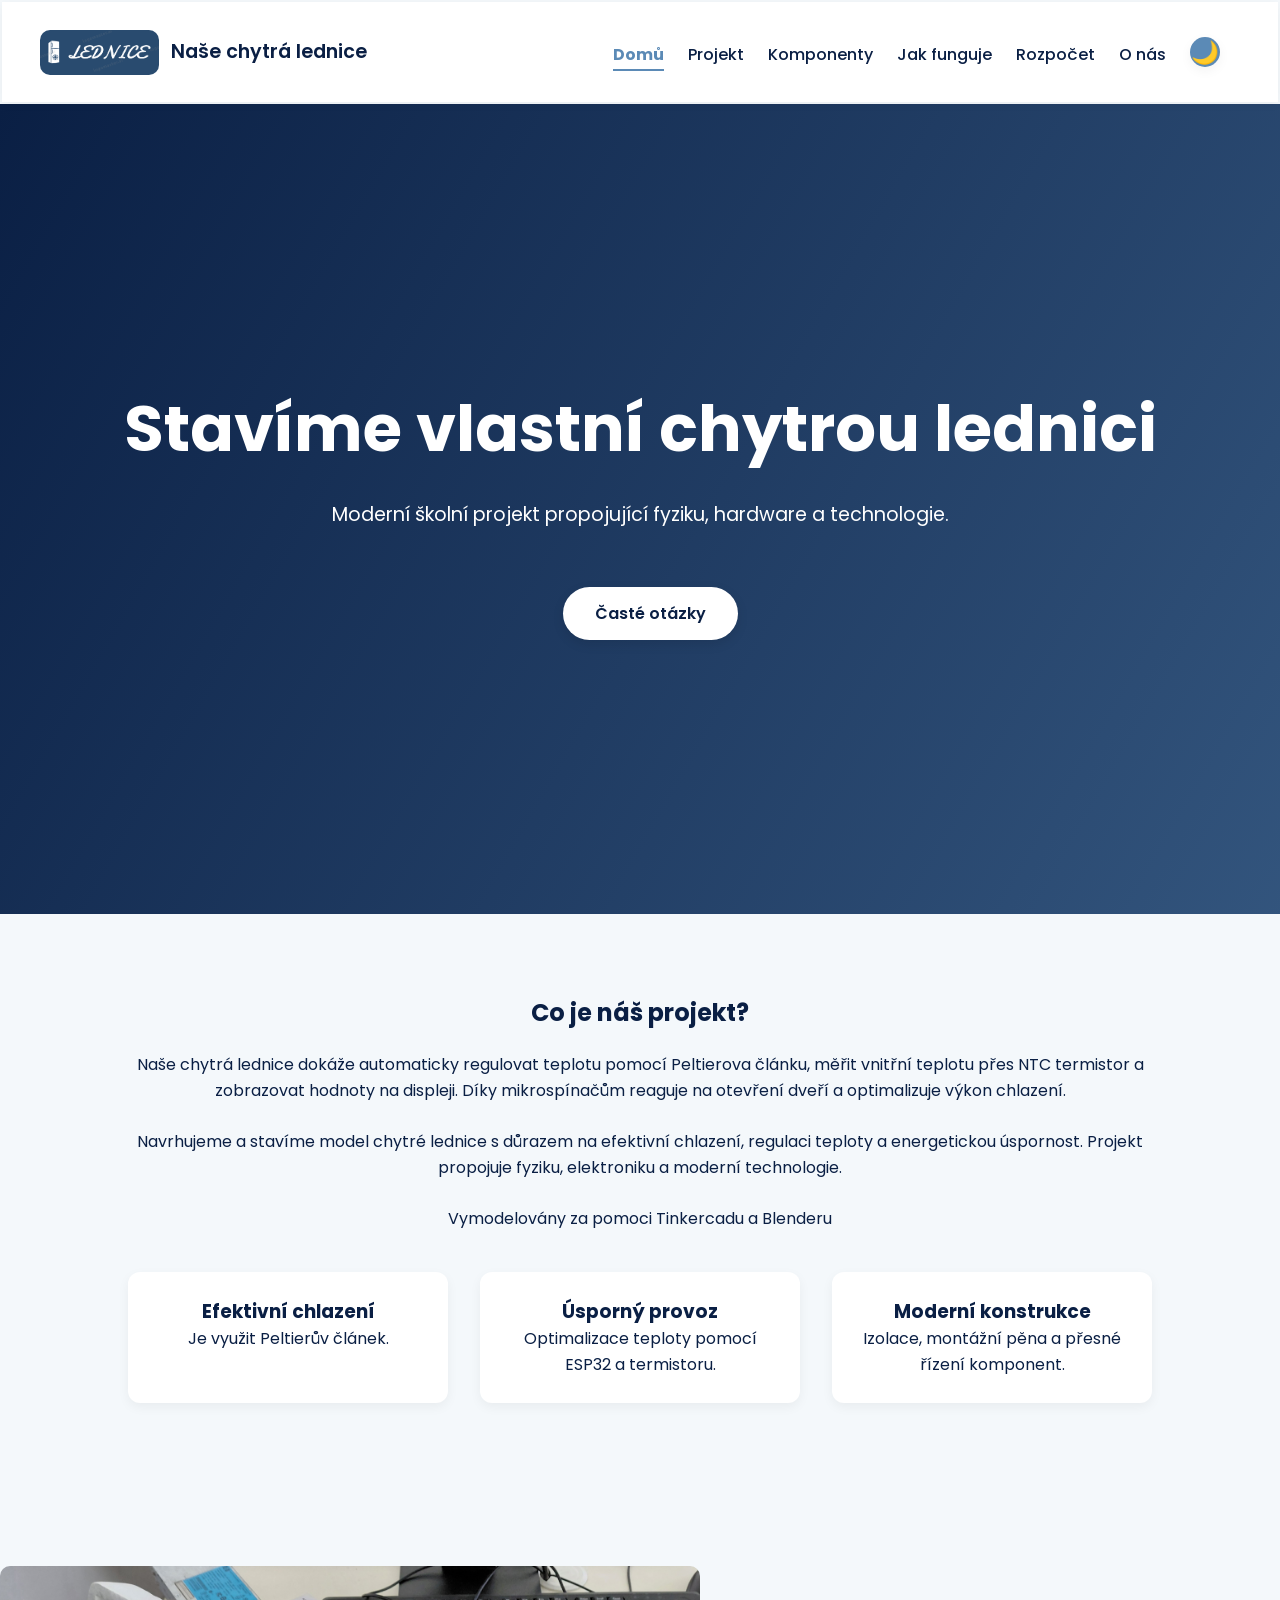
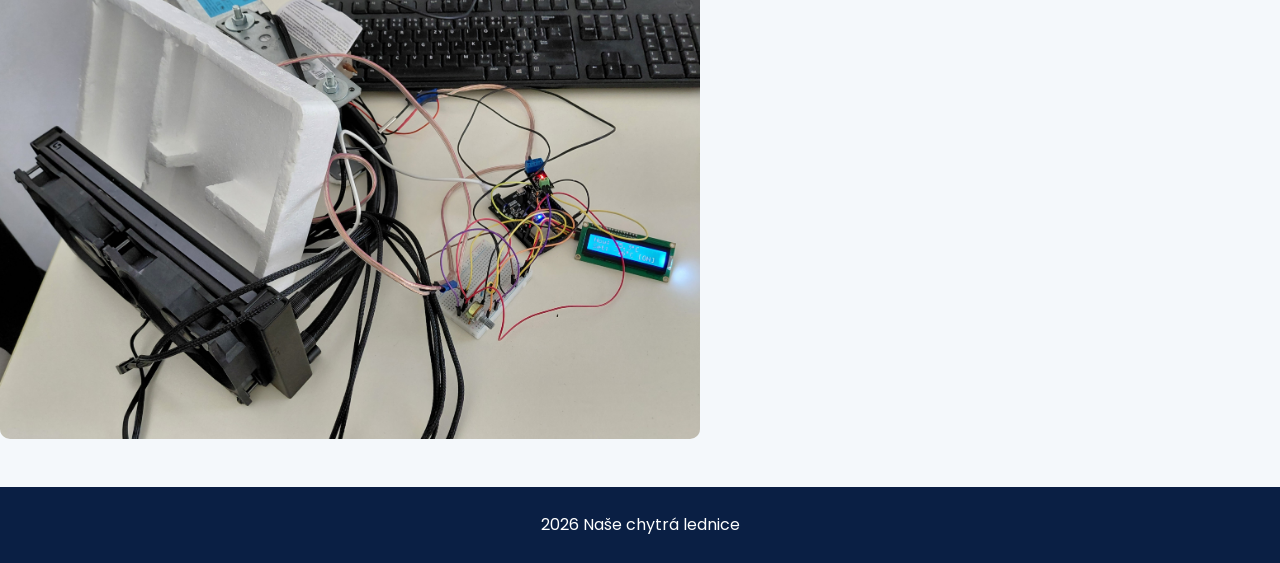
==== index.html @ 042d7ca6 "změna classy" ====
<!doctype html>
<html lang="cs">
<head>
    <meta charset="UTF-8" />
    <title>Naše chytrá lednice</title>
    <link rel="stylesheet" href="style.css" />
    <link href="https://fonts.googleapis.com/css2?family=Poppins:wght@300;500;700&display=swap" rel="stylesheet" />
</head>

<body>
<header class="header">
    <div class="logo-wrap">
        <img src="logo1.png" height="45" alt="logo">
        <span class="site-title">Naše chytrá lednice</span>
    </div>

    <nav class="nav">
        <a href="index.html" class="active">Domů</a>
        <a href="2projekt.html">Projekt</a>
        <a href="3komponenty.html">Komponenty</a>
        <a href="4fungovani.html">Jak&nbsp;funguje</a>
        <a href="5rozpočet.html">Rozpočet</a>
        <a href="6tým.html">O&nbsp;nás</a>
        <button id="tlacitko" class="theme-toggle" aria-label="Přepnout režim">🌙</button>
    </nav>
</header>

<section class="hero">
    <div class="hero-content">
        <h1>Stavíme vlastní chytrou lednici</h1>
        <p>Moderní školní projekt propojující fyziku, hardware a technologie.</p><br>
        <a href="zjisit více.html" class="hero-btn">Časté otázky</a>
    </div>
</section>

<section class="intro-section">
    <h2>Co je náš projekt?</h2>
    <p>Naše chytrá lednice dokáže automaticky regulovat teplotu pomocí
         Peltierova článku, měřit vnitřní teplotu přes NTC termistor a zobrazovat 
         hodnoty na displeji. Díky mikrospínačům reaguje na otevření dveří a optimalizuje 
         výkon chlazení.</p><br>
    <p>
        Navrhujeme a stavíme model chytré lednice s důrazem na efektivní chlazení,
        regulaci teploty a energetickou úspornost. Projekt propojuje fyziku,
        elektroniku a moderní technologie.
    </p><br>
    <p>Vymodelovány za pomoci Tinkercadu a Blenderu</p>

    <div class="project-grid">
        <div class="box">
            <h3>Efektivní chlazení</h3>
            <p>Je využit Peltierův článek.</p>
        </div>

        <div class="box">
            <h3>Úsporný provoz</h3>
            <p>Optimalizace teploty pomocí ESP32 a termistoru.</p>
        </div>

        <div class="box">
            <h3>Moderní konstrukce</h3>
            <p>Izolace, montážní pěna a přesné řízení komponent.</p>
        </div>

        <br><br>
     </div>
</section>
<section class="sekce2">
        <img src="obrázky/real (1).jpg" alt="Fotografie prototypu lednice" width="700">

</section>
   


<footer>
    <p>2026 Naše chytrá lednice</p>
</footer>

<script>
    const tlacitko = document.querySelector("#tlacitko");

    // 1) Při načtení stránky nastavíme režim podle localStorage
    if (localStorage.getItem("mode") === "dark") {
        document.body.classList.add("nocnimod");
    }

    // 2) Po kliknutí přepínáme režim
    tlacitko.addEventListener('click', function() {
        document.body.classList.toggle("nocnimod");

        // 3) Uložíme volbu uživatele
        if (document.body.classList.contains("nocnimod")) {
            localStorage.setItem("mode", "dark");
        } else {
            localStorage.setItem("mode", "light");
        }
    });
</script>

</body>
</html>
---- style.css ----
* {
    margin: 0;
    padding: 0;
    box-sizing: border-box;
}

:root {
    --primary-dark: #0a1f44;
    --primary-light: #5b8ab6;
    --light: #adcef0ca;

    --white: #ffffff;
    --border: #ddd;
    --border2: rgb(107, 107, 107);

    --shadow-soft: 0 4px 12px rgba(0, 0, 0, 0.05);
    --shadow-header: 0 2px 10px rgba(0, 0, 0, 0.05);
}
/* 🌙 DARK MODE – PŘES TVŮJ JS (třída na <body>) */
.nocnimod {
    --primary-dark: #dadfec;
    --primary-light: #638cb2;
    --light: #609cd7ca;

    --white: #172a4a;
    --border: #2a3a55;
    --border2: #1d2a40;

    --shadow-soft: 0 4px 12px rgba(0,0,0,0.4);
    --shadow-header: 0 2px 10px #0f2443;

    background: #132d53;
    color: var(--primary-dark);
}


body {
    font-family: "Poppins", sans-serif;
    background: #f4f8fb;
    color: var(--primary-dark);
    line-height: 1.6;
    transition: background 0.3s ease, color 0.3s ease;
}


/* =========================================================
   HLAVIČKA & NAVIGACE
========================================================= */
.header {
    display: flex;
    justify-content: space-between;
    align-items: center;
    padding: 15px 3%;
    margin: 2px;
    background: var(--white);
    position: sticky;
    top: 0;
    z-index: 1000;
    box-shadow: var(--shadow-header);
    transition: background 0.3s ease, color 0.3s ease;
}

.logo-wrap {
    display: flex;
    align-items: center;
    gap: 12px;
    border-radius: 12px;
}

.site-title {
    font-size: 1.2rem;
    font-weight: 600;
}


.nav {
    text-decoration: none;
    color: var(--primary-dark);
    font-weight: 500;
    transition: 0.2s;
    margin-left: 80px;
}
a {
    text-decoration: none;
    color: var(--primary-dark);
    font-weight: 500;
    transition: 0.2s;
    margin-left: 20px;
}

.nav a:hover {
    color: var(--primary-light);
}

.nav a.active {
    color: var(--primary-light);
    font-weight: 700;
    border-bottom: 2px solid var(--primary-light);
    padding-bottom: 3px;
}


/* =========================================================
   TLAČÍTKA & OVLÁDACÍ PRVKY
========================================================= */
.btn {
    padding: 14px 32px;
    background: var(--light);
    color: var(--primary-dark);
    border: none;
    border-radius: 30px;
    cursor: pointer;
    transition: 0.2s;
    align-items: center;
    text-decoration: none;
    display: inline-block;
}

.btn:hover {
    background: var(--primary-dark);
    scale: 1.02;
    color: var(--border);
}

.btn2 {
    padding: 18px 60px;
    background: var(--light);
    color: var(--primary-dark);
    border: none;
    border-radius: 30px;
    cursor: pointer;
    transition: 0.2s;
    align-items: center;
    text-decoration: none;
    display: inline-block;
}
.btn2:hover {
    background: var(--primary-dark);
    scale: 1.02;
    color: var(--border);
}

.hero-btn {
    padding: 14px 32px;
    background: var(--white);
    color: var(--primary-dark);
    border-radius: 30px;
    font-weight: 600;
    text-decoration: none;
    transition: 0.2s;
    box-shadow: 0 4px 12px rgba(0,0,0,0.1);
    display: inline-block;
}

.hero-btn:hover {
    background: var(--primary-dark);
    color: var(--primary-light);
}

/* Přepínač režimu */
.theme-toggle {
    margin: 20px;
    width: 30px;
    height: 30px;
    border-radius: 50%;
    border: none;
    cursor: pointer;
    background: var(--primary-light);
    color: var(--white);
    font-size: 1.4rem;

    box-shadow: var(--shadow-soft);
    transition: 0.3s ease;
}

.theme-toggle:hover {
    transform: rotate(20deg) scale(1.1);
}


/* =========================================================
   HERO SEKCE
========================================================= */
.hero {
    height: 90vh;
    display: flex;
    justify-content: center;
    align-items: center;
    text-align: center;
    color: var(--white);
    padding: 20px;
    background: linear-gradient(120deg, var(--primary-dark), var(--primary-light));
    background-size: 200% 200%;
    animation: gradientShift 12s ease infinite;
}

@keyframes gradientShift {
    0% { background-position: 0% 50%; }
    50% { background-position: 100% 50%; }
    100% { background-position: 0% 50%; }
}

.hero-content h1 {
    font-size: 4rem;
    margin-bottom: 20px;
}

.hero-content p {
    font-size: 1.2rem;
    margin-bottom: 30px;
}


/* =========================================================
   PAGE HERO
========================================================= */
.page-hero {
    padding: 80px 10%;
    text-align: center;
    background: var(--primary-light);
    color: var(--white);
}

.page-hero h1,
.page-hero h2 {
    font-size: 3rem;
    margin-bottom: 10px;
}


/* =========================================================
   OBECNÉ SEKCE & TEXT
========================================================= */
.sekce {
    padding: 80px 10%;
    text-align: center;
    
}

.sekce .intro {
    margin: 0 auto 40px;
}

.intro-section {
    padding: 80px 10%;
    text-align: center;
}

.content-section {
    padding: 60px 10%;
}

.center {
    text-align: center;
}

h2 {
    font-size: 1.5rem;
    margin-bottom: 20px;
    text-align: center;
}

h3 {
    text-align: center;
}

li {
    margin-left: 40px;
}


/* =========================================================
   GRID SYSTÉMY
========================================================= */
.grid {
    display: grid;
    grid-template-columns: repeat(auto-fit, minmax(230px, 1fr));
    gap: 2rem;
}

.grid2 {
    display: grid;
    grid-template-columns: repeat(auto-fit, minmax(500px, 3fr));
    gap: 2rem;
    text-align: left;
}

.project-grid {
    display: grid;
    grid-template-columns: repeat(auto-fit, minmax(240px, 1fr));
    gap: 2rem;
    margin-top: 40px;
}

.components-grid {
    display: grid;
    grid-template-columns: repeat(auto-fit, minmax(290px, 1fr));
    gap: 2rem;
}


/* =========================================================
   BOXY
========================================================= */
.box,
.krabice,
.step-box,
.component-card,
.cena-card,
.box2 {
    background: var(--white);
    padding: 25px;
    border-radius: 12px;
    box-shadow: var(--shadow-soft);
    transition: background 0.3s ease, color 0.3s ease, box-shadow 0.3s ease;
    align-items: center;
}

.component-card img {
    width: 100%;
  
    margin-top: 15px;
}
img{
    border-radius: 10px;
}

/* =========================================================
   TABULKA ROZPOČTU
========================================================= */
.budget-table {
    width: 70%;
    margin: 0 auto;
    border-collapse: collapse;
    background: var(--white);
    border-radius: 12px;
    overflow: hidden;
}

.budget-table td {
    padding: 10px;
    border: 1px solid var(--border);
}

.vrchniradek {
    background: var(--primary-light);
    color: var(--white);
}

.meziradek {
    background: var(--border);
    text-align: center;
}


/* =========================================================
   CENÍK
========================================================= */
.cena-section {
    display: flex;
    justify-content: center;
    gap: 2rem;
    flex-wrap: wrap;
    padding: 60px 10%;
}

.cena-card {
    width: 280px;
    text-align: center;
    transition: 0.2s;
}

.cena-card:hover {
    transform: translateY(-4px);
}

.cena .main {
    font-size: 2rem;
    font-weight: bold;
}


/* =========================================================
   FORMULÁŘ
========================================================= */
.formulář-section {
    padding: 60px 10%;
    background: var(--primary-light);
}

.formulář {
    max-width: 500px;
    margin: 0 auto;
    display: flex;
    flex-direction: column;
    gap: 15px;
}

.formulář input[type="text"],
.formulář input[type="password"],
.formulář input[type="email"],
.formulář input[type="date"] {
    padding: 12px;
    border-radius: 8px;
    border: 1px solid #ccc;
}

.radio-group {
    display: flex;
    gap: 20px;
}


/* =========================================================
   OBRÁZKY
========================================================= */
.obroba {
    justify-content: space-between;
    align-items: center;
}

.obr:hover {
    transform: scale(2);
    transition: 0.3s;
}


/* =========================================================
   PATIČKA
========================================================= */
footer {
    background: var(--primary-dark);
    color: var(--white);
    text-align: center;
    padding: 25px;
    margin-top: 40px;
    transition: background 0.3s ease, color 0.3s ease;
}


/* ===== TIMELINE ===== */
.timeline-section {
    padding: 80px 10%;
}

.timeline {
    position: relative;
    margin: 60px auto;
    max-width: 900px;
}

.timeline::before {
    content: "";
    position: absolute;
    left: 50%;
    width: 4px;
    height: 100%;
    background: var(--primary-light);
    transform: translateX(-50%);
    border-radius: 2px;
}

.timeline-item {
    position: relative;
    width: 50%;
    padding: 20px 40px;
}

.timeline-item:nth-child(odd) {
    left: 0;
    text-align: right;
}

.timeline-item:nth-child(even) {
    left: 50%;
}

.timeline-date {
    font-weight: 700;
    color: var(--primary-light);
    margin-bottom: 10px;
    font-size: 1.2rem;
}

.timeline-content {
    background: var(--white);
    padding: 20px;
    border-radius: 12px;
    box-shadow: var(--shadow-soft);
    border-left: 4px solid var(--primary-light);
}

.timeline-item:nth-child(odd) .timeline-content {
    border-left: none;
    border-right: 4px solid var(--primary-light);
}

.timeline-item::before {
    content: "";
    position: absolute;
    top: 25px;
    width: 18px;
    height: 18px;
    background: var(--primary-light);
    border-radius: 50%;
    border: 3px solid var(--white);
    box-shadow: var(--shadow-soft);
}

.timeline-item:nth-child(odd)::before {
    right: -9px;
}

.timeline-item:nth-child(even)::before {
    left: -9px;
}

@media (max-width: 768px) {
    .timeline::before {
        left: 20px;
    }

    .timeline-item {
        width: 100%;
        padding-left: 60px;
        text-align: left;
        left: 0;
    }

    .timeline-item::before {
        left: 12px;
    }

    .timeline-content {
        border-right: none;
        border-left: 4px solid var(--primary-light);
    }
}
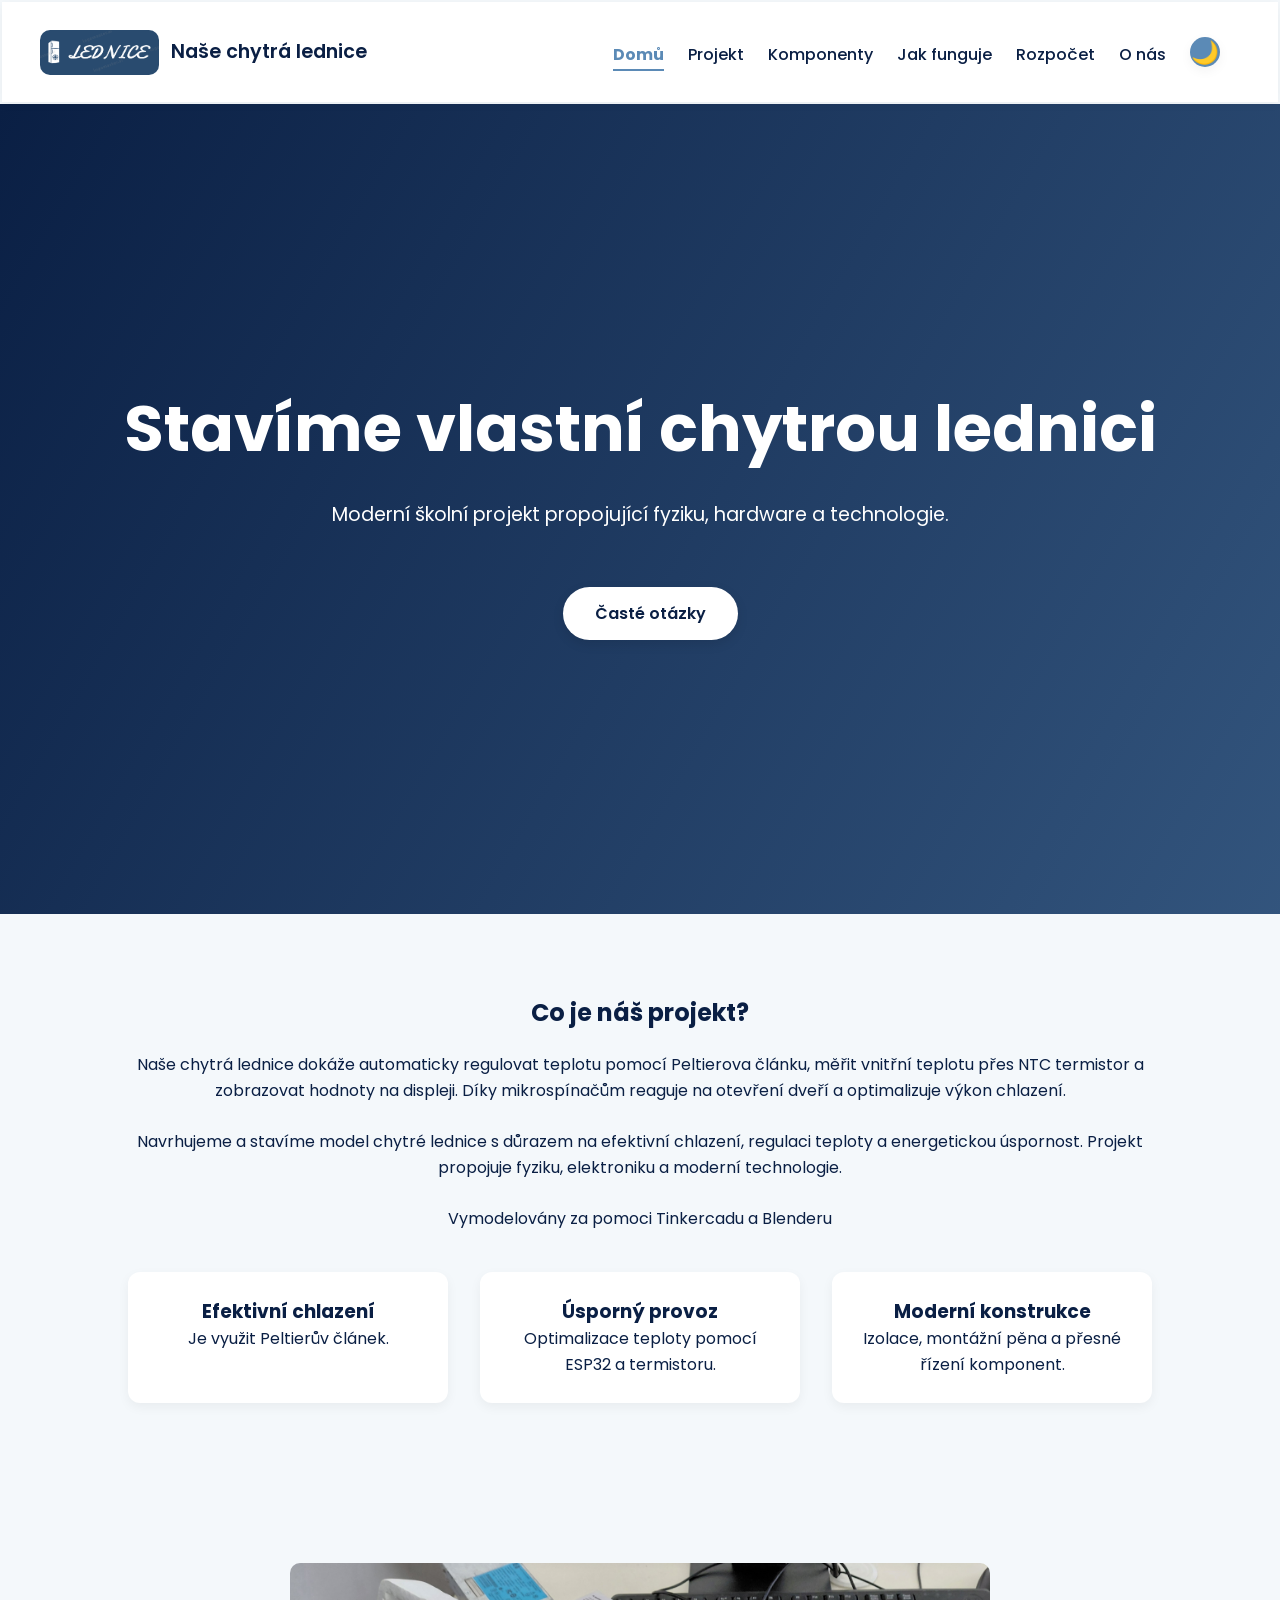
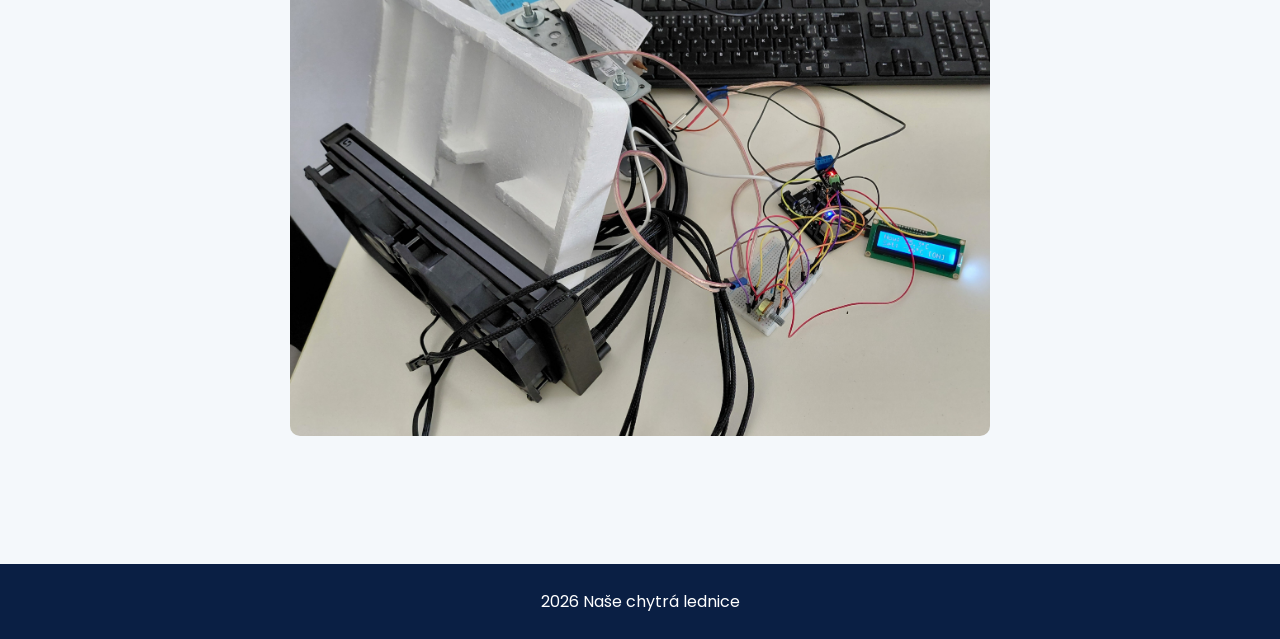
==== commit b6d44b93: "HTMl" ====
--- a/index.html
+++ b/index.html
@@ -61,13 +61,10 @@
             <h3>Moderní konstrukce</h3>
             <p>Izolace, montážní pěna a přesné řízení komponent.</p>
         </div>
-
-        <br><br>
      </div>
 </section>
-<section class="sekce2">
-        <img src="obrázky/real (1).jpg" alt="Fotografie prototypu lednice" width="700">
-
+<section class="sekce">
+     <img src="obrázky/real (1).jpg" alt="Fotografie prototypu lednice" width="700">
 </section>
    
 
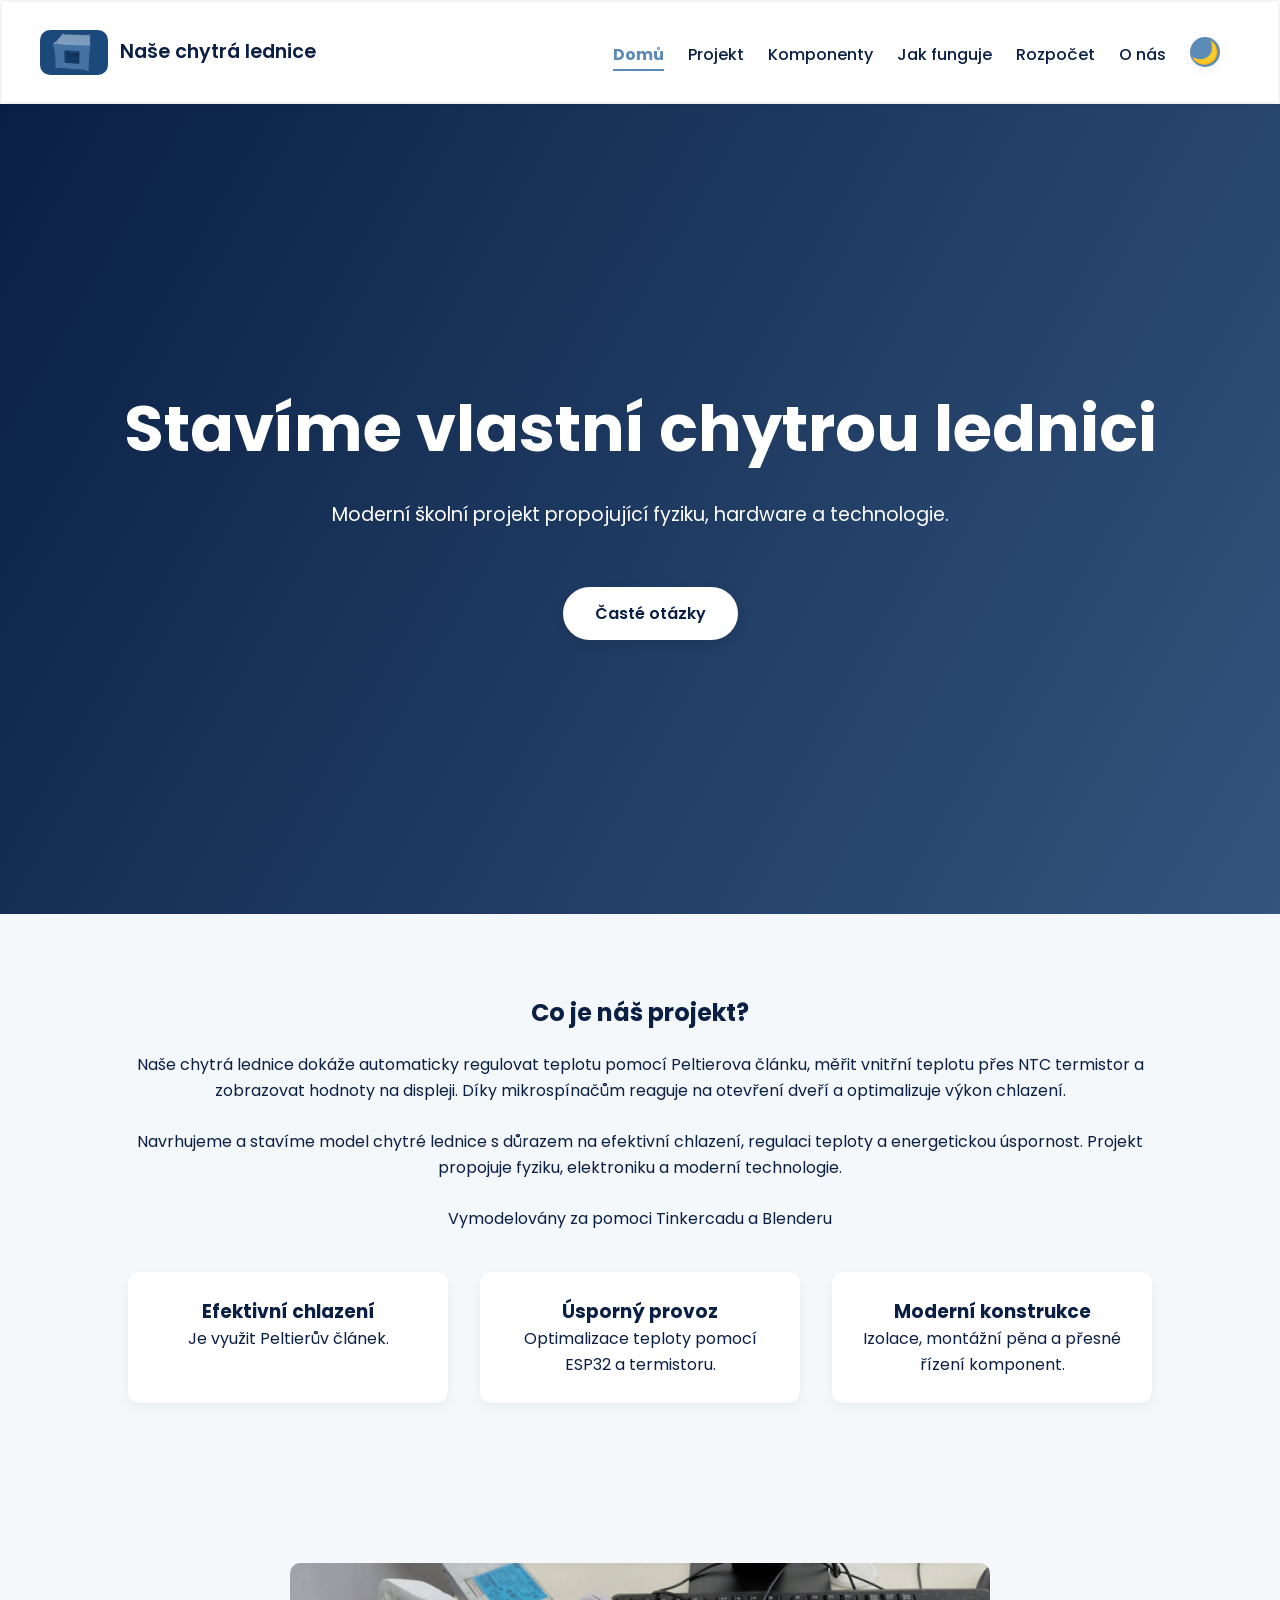
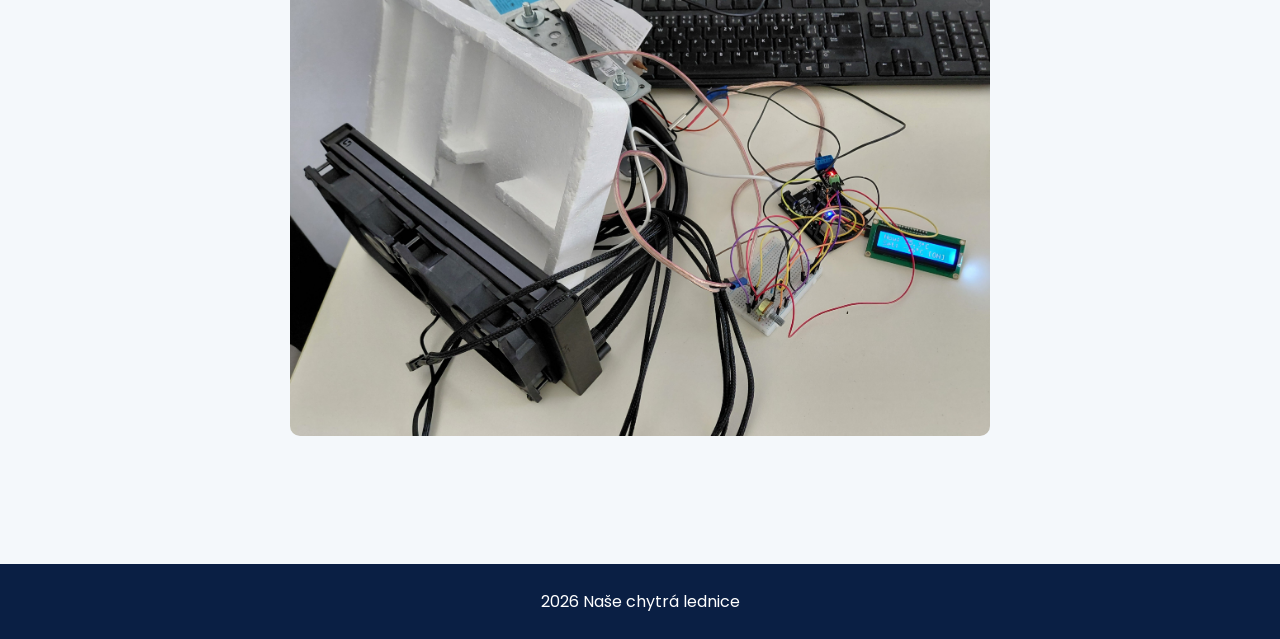
==== commit 69ac6055: "log" ====
--- a/index.html
+++ b/index.html
@@ -10,7 +10,7 @@
 <body>
 <header class="header">
     <div class="logo-wrap">
-        <img src="logo1.png" height="45" alt="logo">
+        <img src="obrázky/logo1.5.png" height="45" alt="logo">
         <span class="site-title">Naše chytrá lednice</span>
     </div>
 
--- a/style.css
+++ b/style.css
@@ -393,7 +393,7 @@
     margin: 0 auto;
     display: flex;
     flex-direction: column;
-    gap: 15px;
+    gap: 5px;
 }
 
 .formulář input[type="text"],
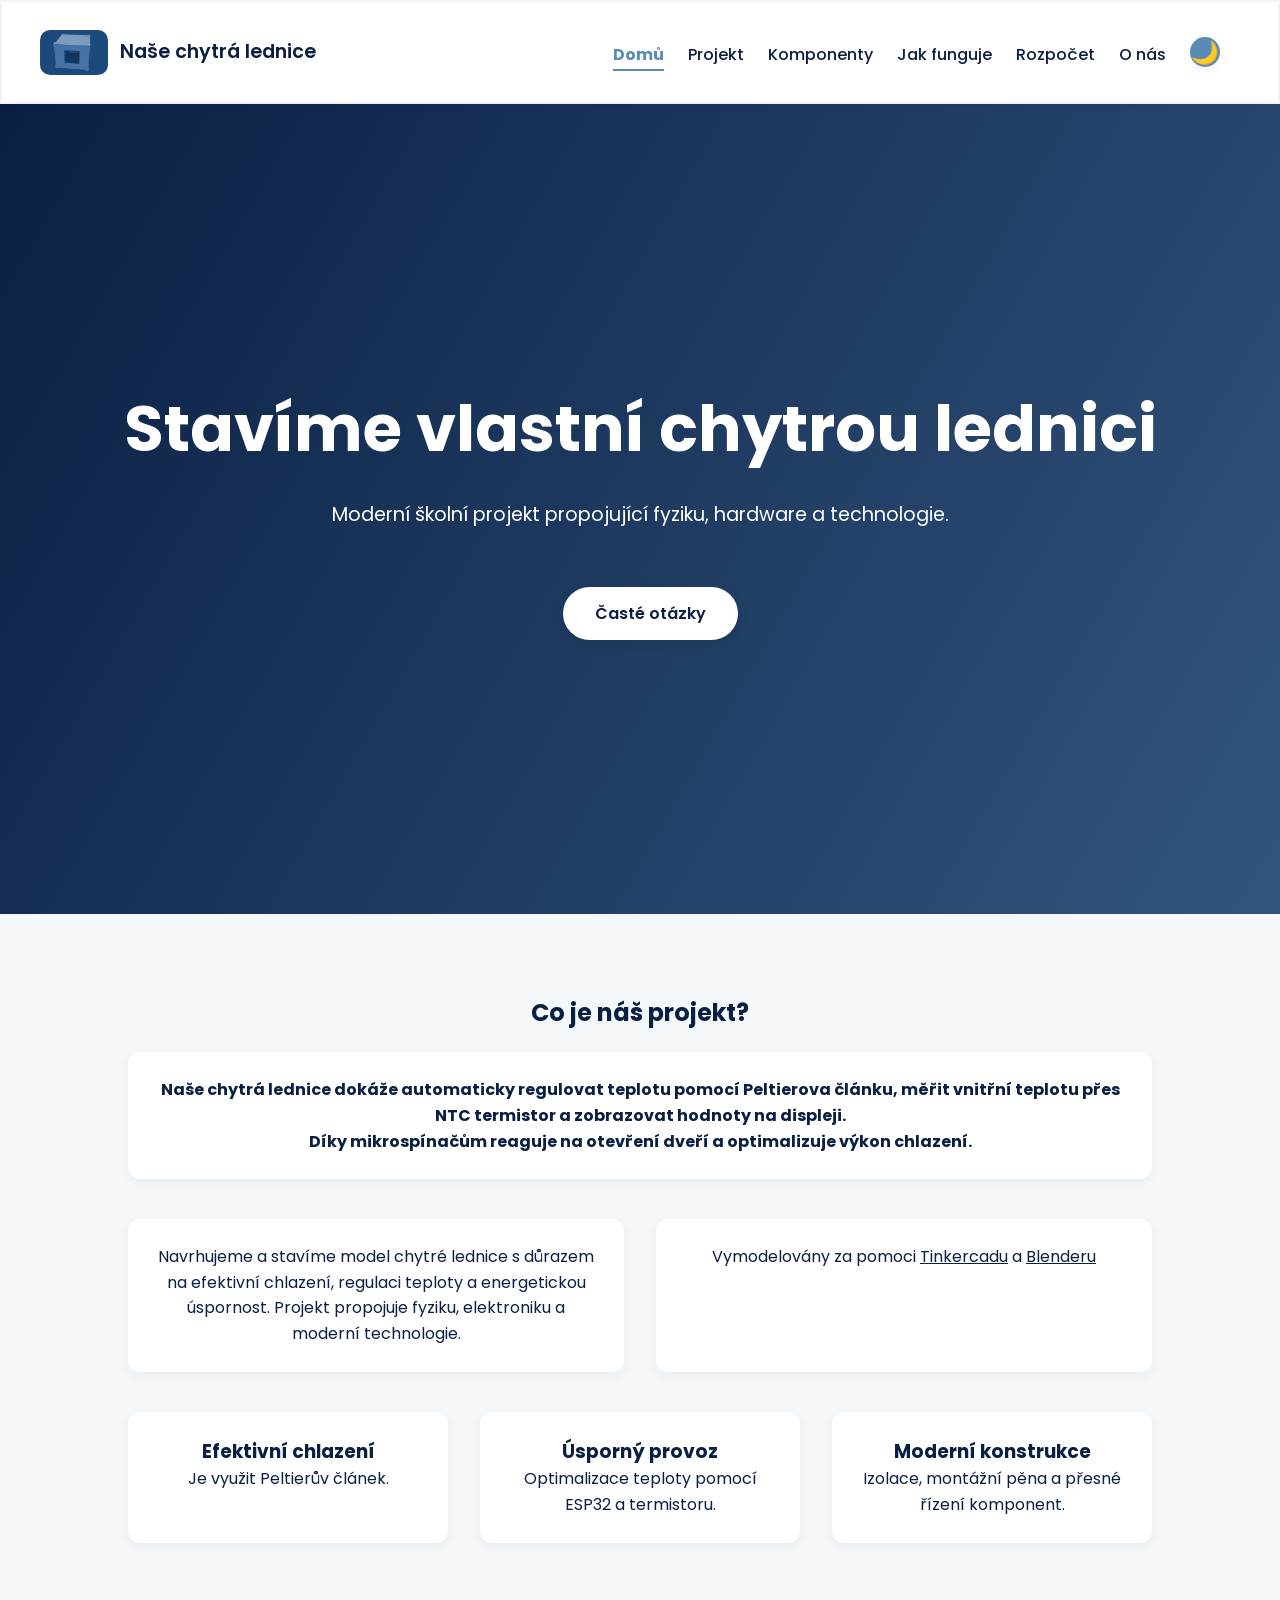
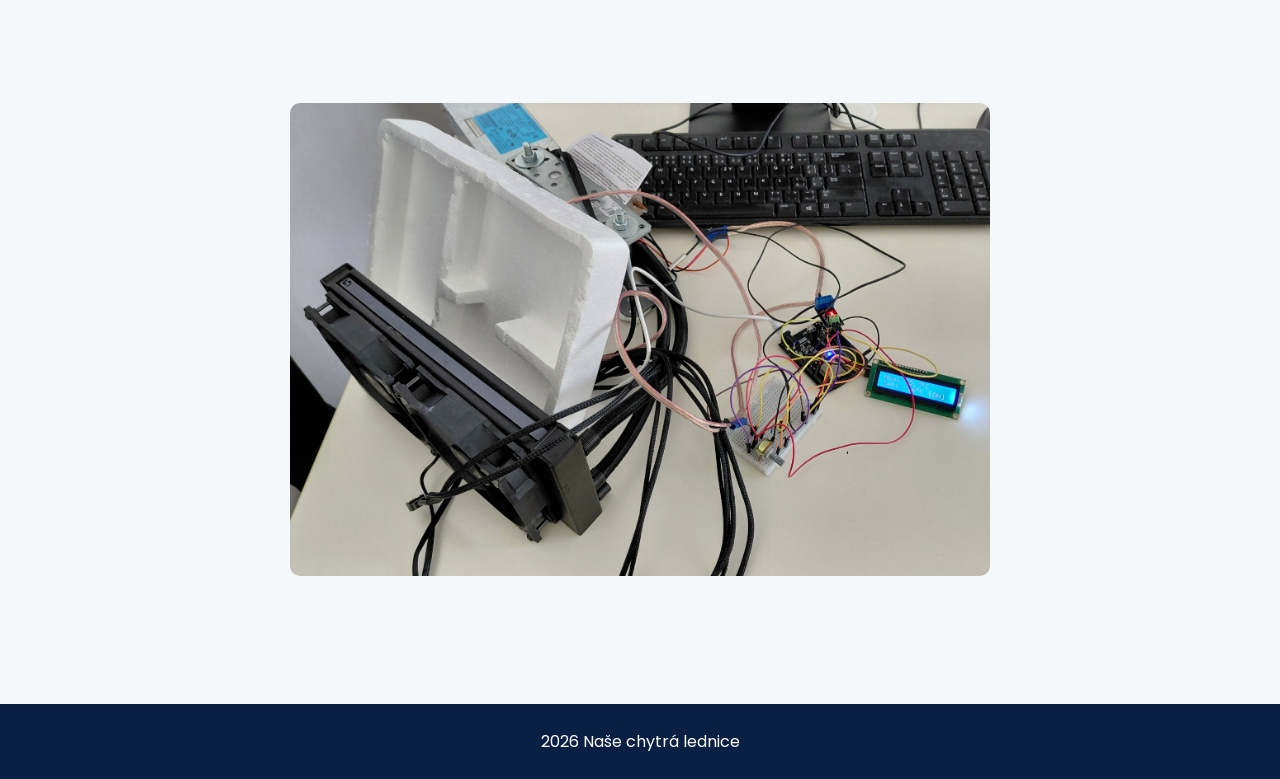
==== commit d1c02f7b: "přednání boxů = uspořádání textu" ====
--- a/index.html
+++ b/index.html
@@ -33,18 +33,25 @@
     </div>
 </section>
 
-<section class="intro-section">
+<section class="sekce light">
     <h2>Co je náš projekt?</h2>
-    <p>Naše chytrá lednice dokáže automaticky regulovat teplotu pomocí
-         Peltierova článku, měřit vnitřní teplotu přes NTC termistor a zobrazovat 
-         hodnoty na displeji. Díky mikrospínačům reaguje na otevření dveří a optimalizuje 
-         výkon chlazení.</p><br>
-    <p>
-        Navrhujeme a stavíme model chytré lednice s důrazem na efektivní chlazení,
-        regulaci teploty a energetickou úspornost. Projekt propojuje fyziku,
-        elektroniku a moderní technologie.
-    </p><br>
-    <p>Vymodelovány za pomoci Tinkercadu a Blenderu</p>
+    <div class="box">
+            <h4>Naše chytrá lednice dokáže automaticky regulovat teplotu pomocí
+                Peltierova článku, měřit vnitřní teplotu přes NTC termistor a zobrazovat 
+                hodnoty na displeji. <br>
+                Díky mikrospínačům reaguje na otevření dveří a optimalizuje 
+                výkon chlazení.</h4>
+        </div>
+    <div class="project-grid">
+        <div class="box">
+            <p>
+                Navrhujeme a stavíme model chytré lednice s důrazem na efektivní chlazení,
+                regulaci teploty a energetickou úspornost. Projekt propojuje fyziku,
+                elektroniku a moderní technologie. </p>       
+        </div>
+        <div class="box"><p>Vymodelovány za pomoci <u>Tinkercadu</u> a <u>Blenderu</u></p></div>
+
+    </div>
 
     <div class="project-grid">
         <div class="box">
--- a/style.css
+++ b/style.css
@@ -437,7 +437,6 @@
     transition: background 0.3s ease, color 0.3s ease;
 }
 
-
 /* ===== TIMELINE ===== */
 .timeline-section {
     padding: 80px 10%;
@@ -446,7 +445,7 @@
 .timeline {
     position: relative;
     margin: 60px auto;
-    max-width: 900px;
+    max-width: 1100px;
 }
 
 .timeline::before {
@@ -463,12 +462,12 @@
 .timeline-item {
     position: relative;
     width: 50%;
-    padding: 20px 40px;
+    padding: 0px 40px;
 }
 
 .timeline-item:nth-child(odd) {
     left: 0;
-    text-align: right;
+    text-align: left;
 }
 
 .timeline-item:nth-child(even) {
@@ -480,7 +479,9 @@
     color: var(--primary-light);
     margin-bottom: 10px;
     font-size: 1.2rem;
-}
+    text-align: center;
+}
+
 
 .timeline-content {
     background: var(--white);
@@ -534,5 +535,4 @@
     .timeline-content {
         border-right: none;
         border-left: 4px solid var(--primary-light);
-    }
-}
+    }}
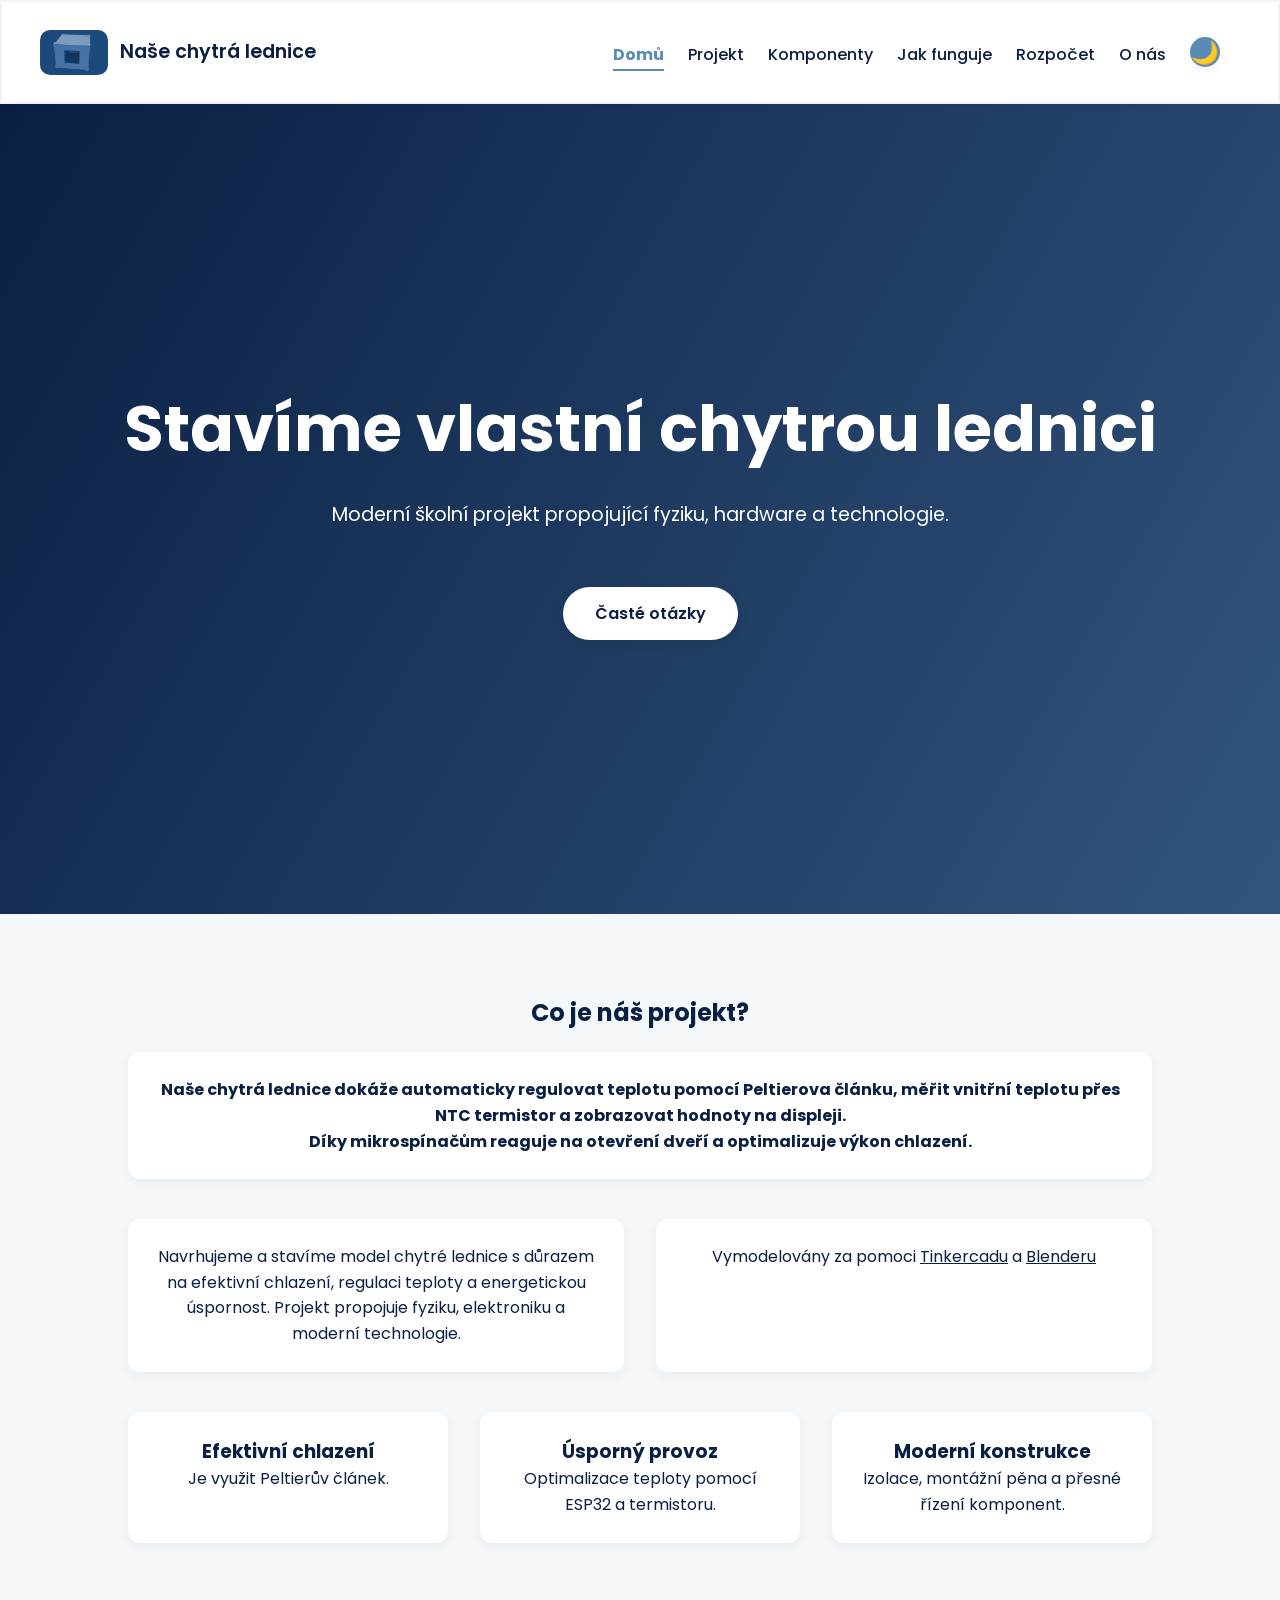
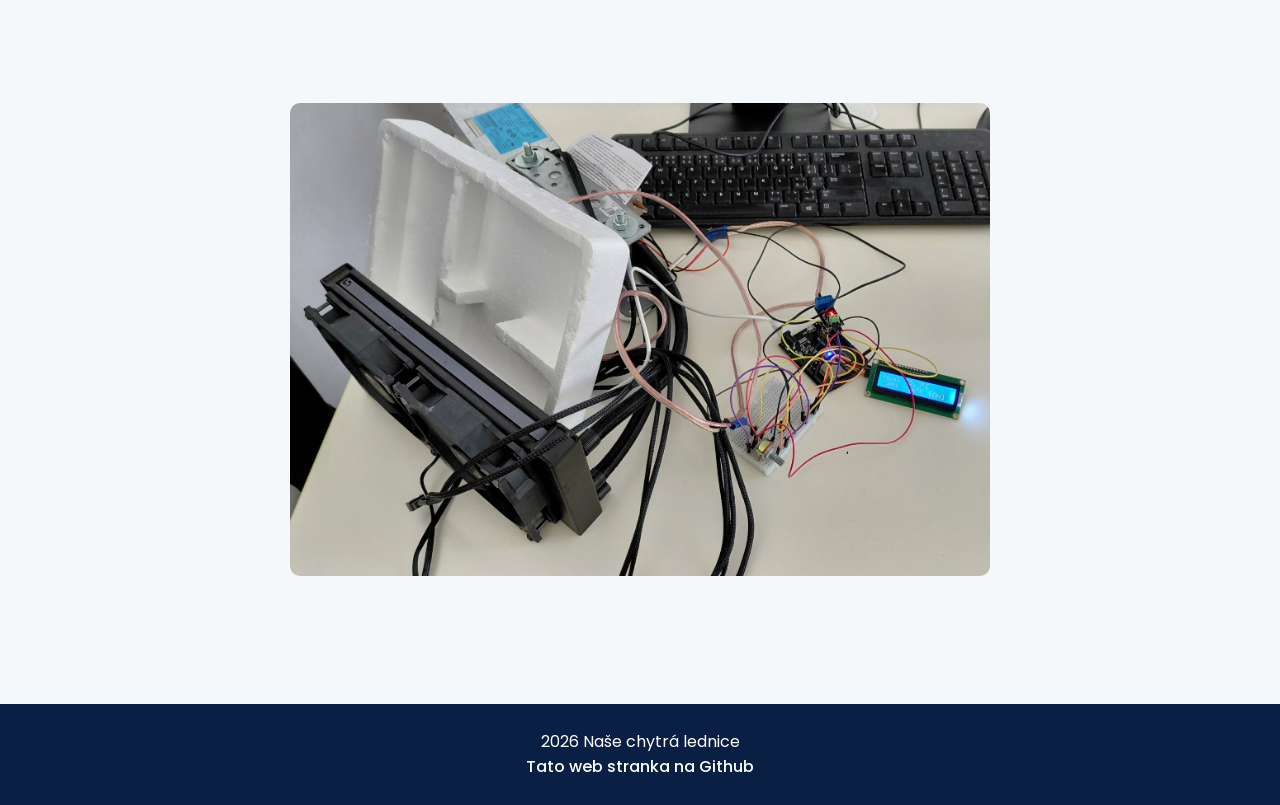
==== commit 8dfce69a: "odkaz na github ve footeru" ====
--- a/index.html
+++ b/index.html
@@ -78,6 +78,8 @@
 
 <footer>
     <p>2026 Naše chytrá lednice</p>
+    <a style="color:white; margin:0;"href="https://github.com/aerosock/hrw-lednicka-web">Tato web stranka na Github</a>
+
 </footer>
 
 <script>
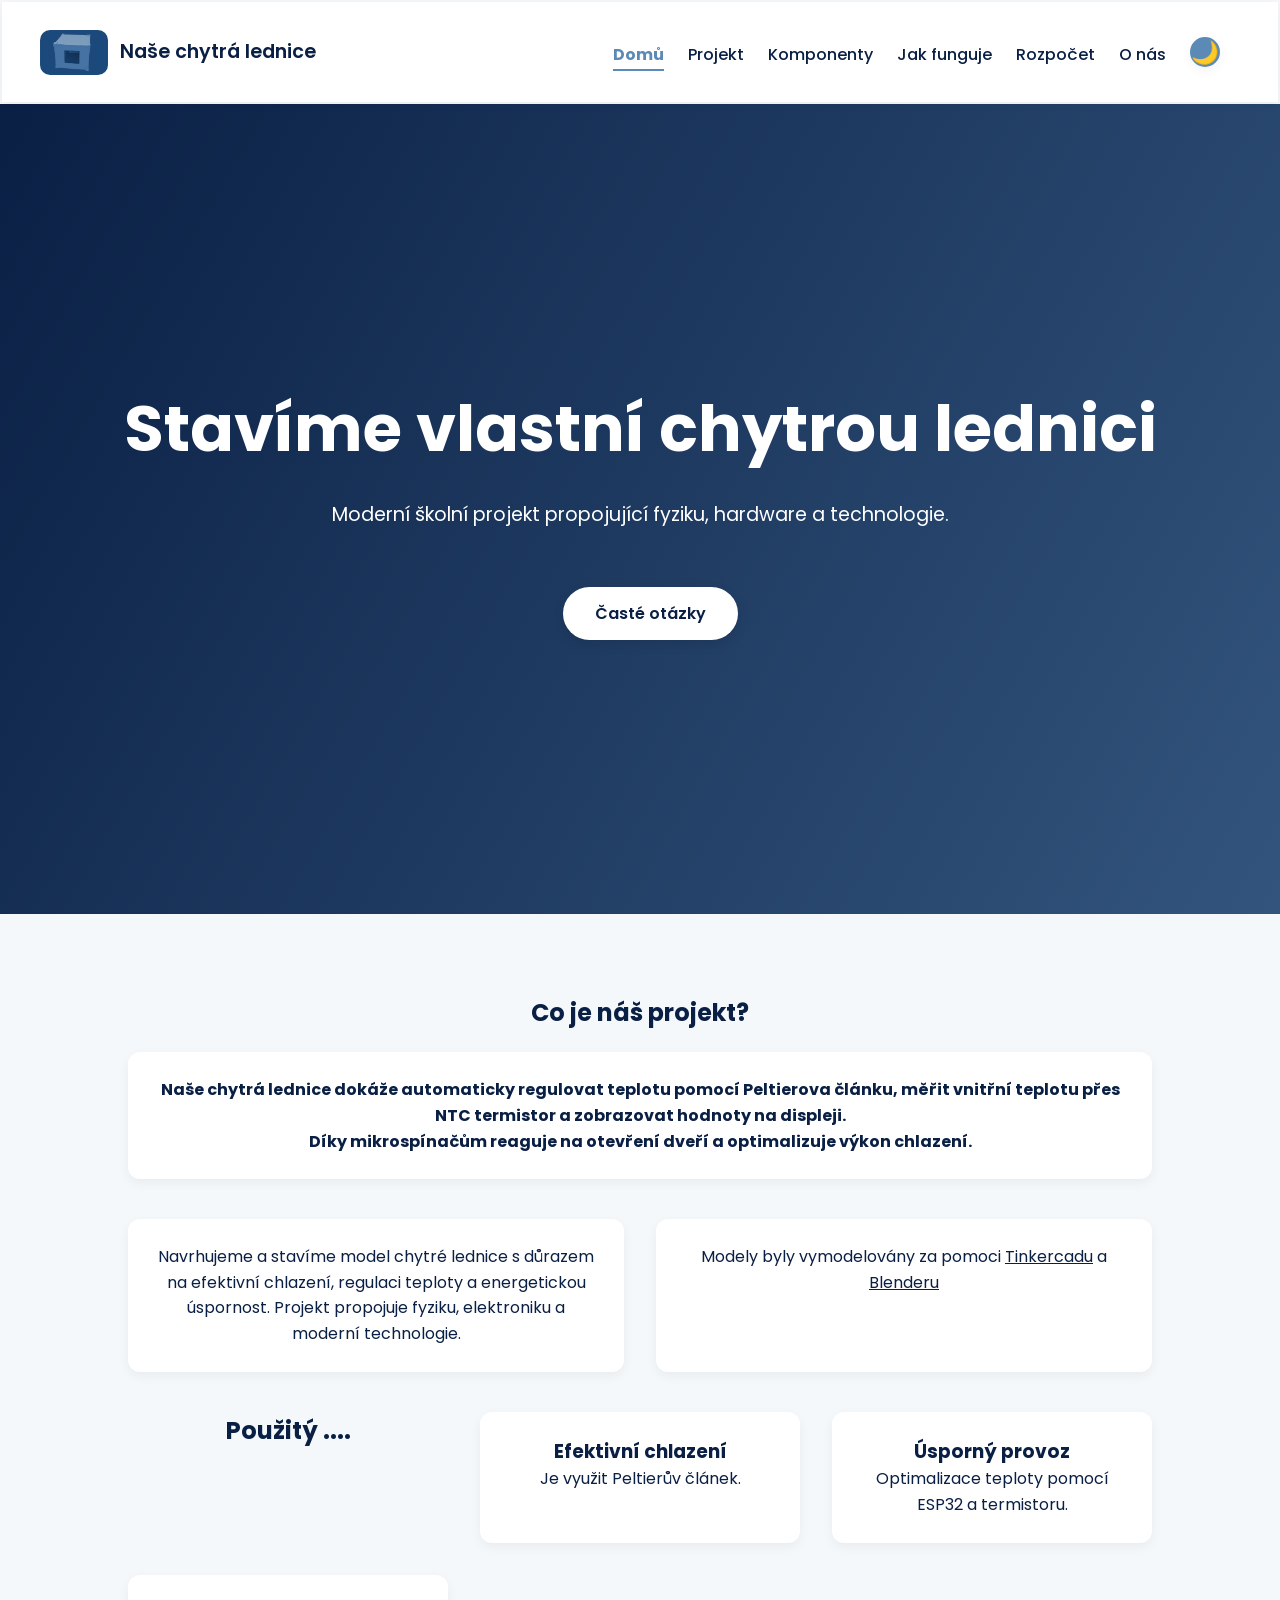
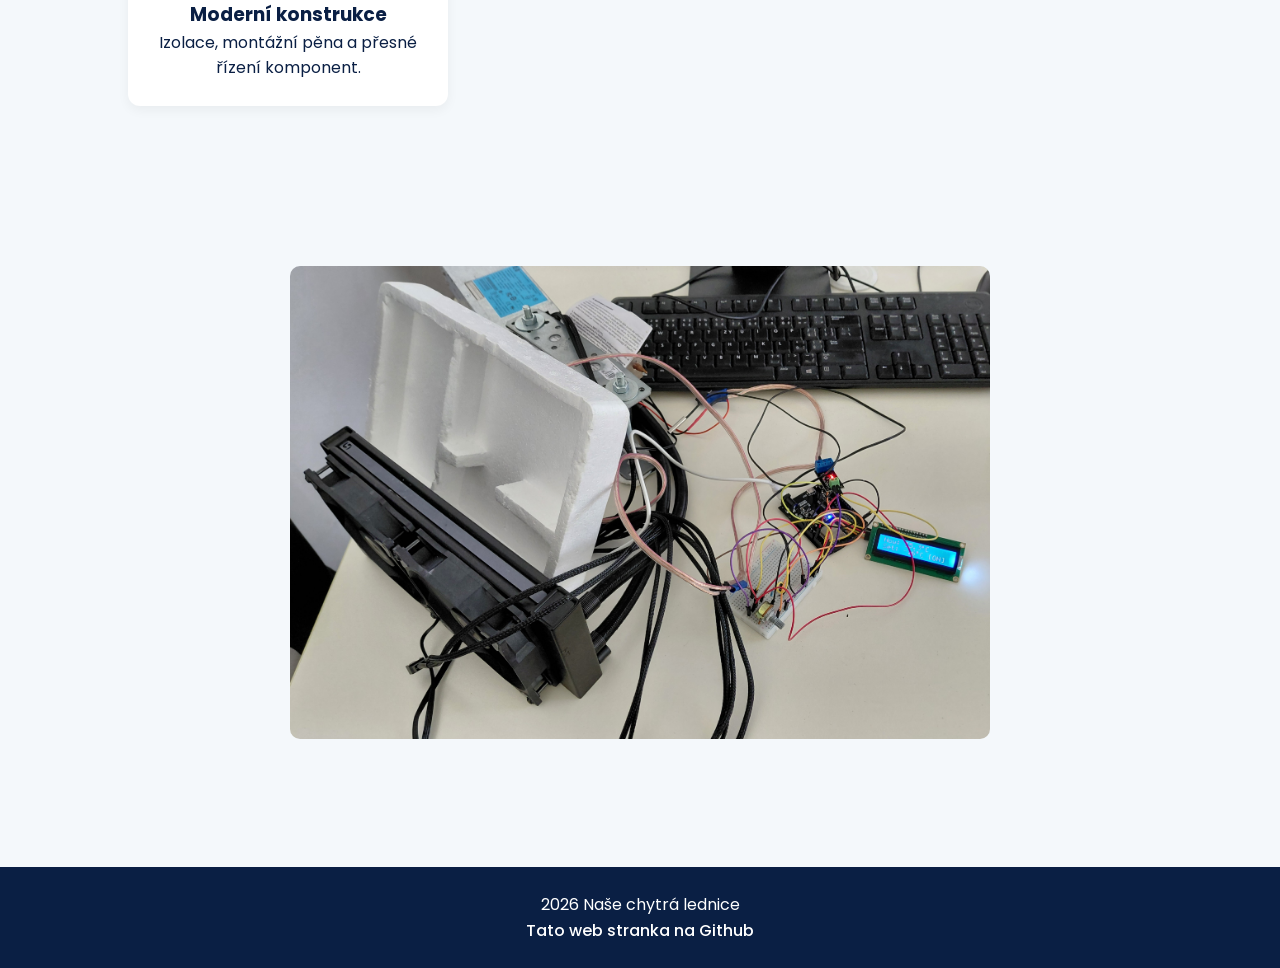
==== commit 488cfd0d: "úpravy textu" ====
--- a/index.html
+++ b/index.html
@@ -49,11 +49,12 @@
                 regulaci teploty a energetickou úspornost. Projekt propojuje fyziku,
                 elektroniku a moderní technologie. </p>       
         </div>
-        <div class="box"><p>Vymodelovány za pomoci <u>Tinkercadu</u> a <u>Blenderu</u></p></div>
+        <div class="box"><p>Modely byly vymodelovány za pomoci <u>Tinkercadu</u> a <u>Blenderu</u></p></div>
 
     </div>
 
     <div class="project-grid">
+        <h2>Použitý ....</h2>
         <div class="box">
             <h3>Efektivní chlazení</h3>
             <p>Je využit Peltierův článek.</p>
--- a/style.css
+++ b/style.css
@@ -351,6 +351,10 @@
     background: var(--border);
     text-align: center;
 }
+.meziradek2 {
+    background: var(--border);
+
+}
 
 
 /* =========================================================
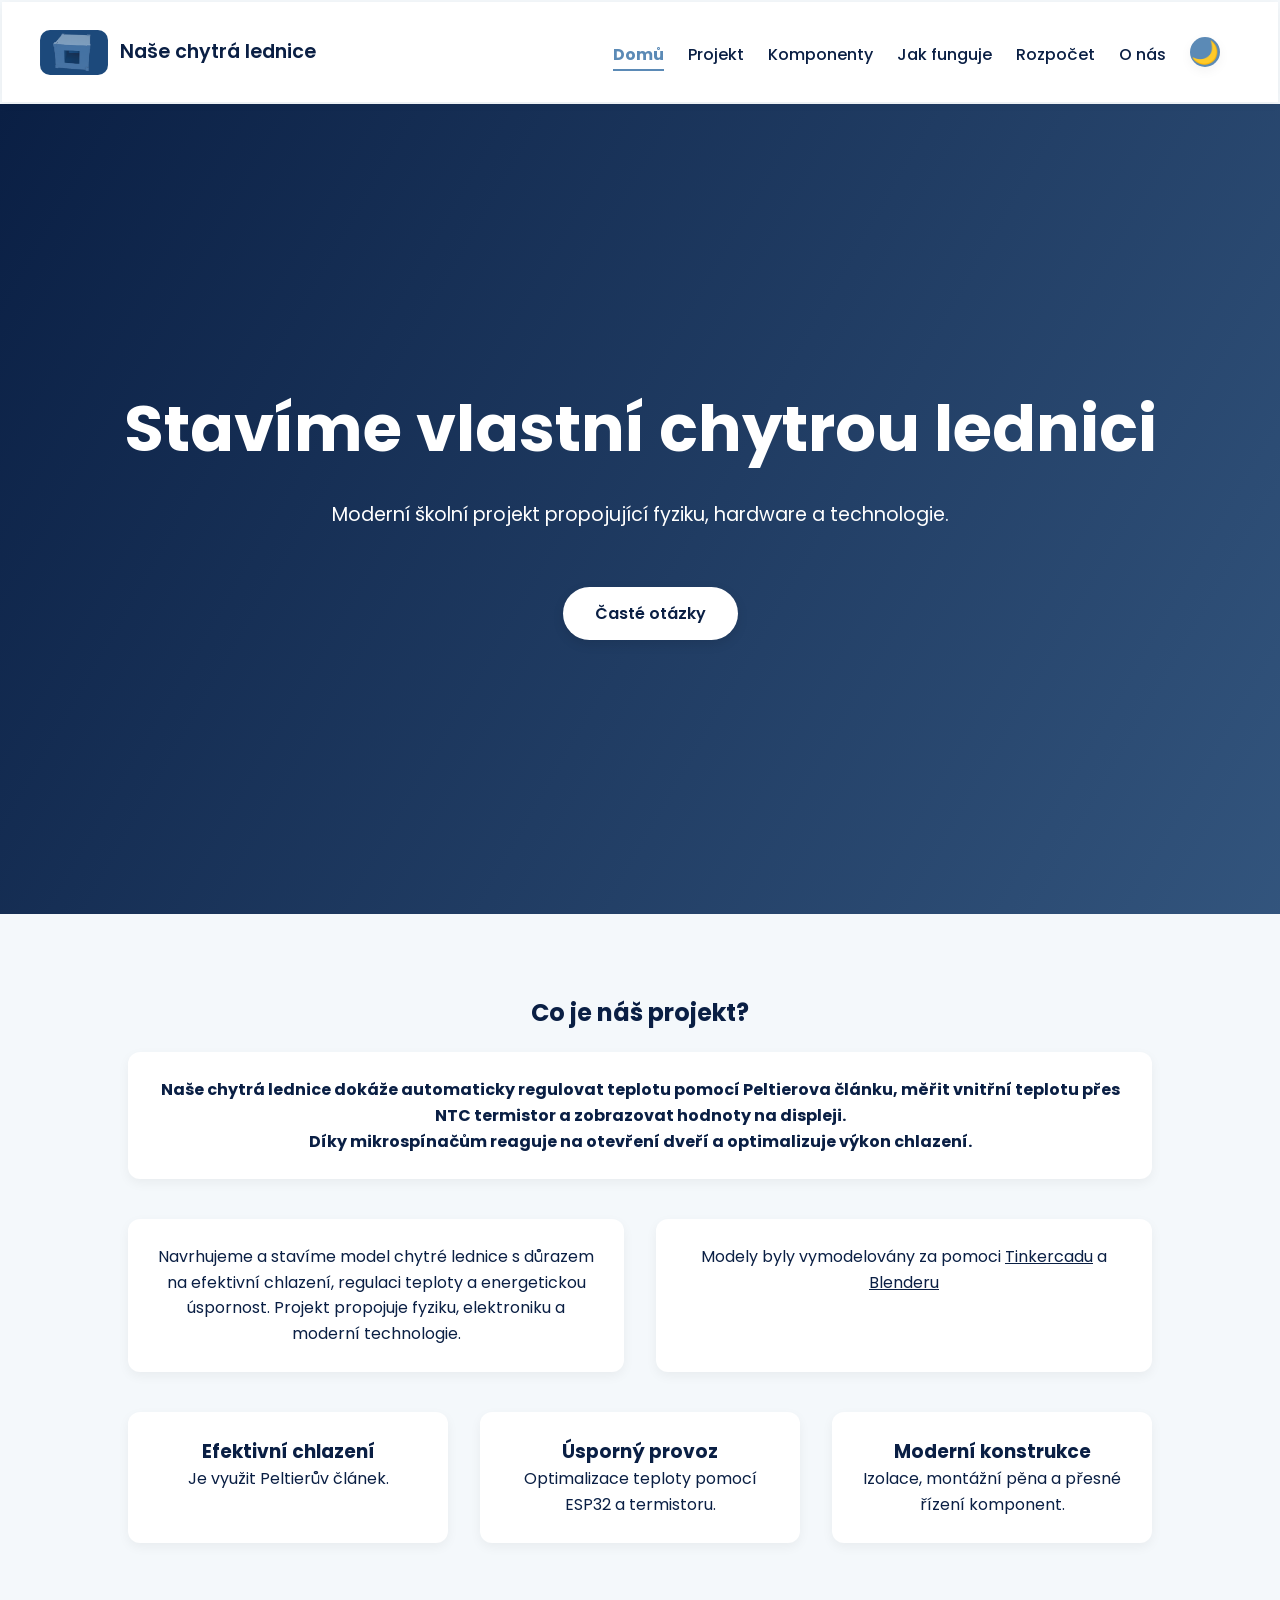
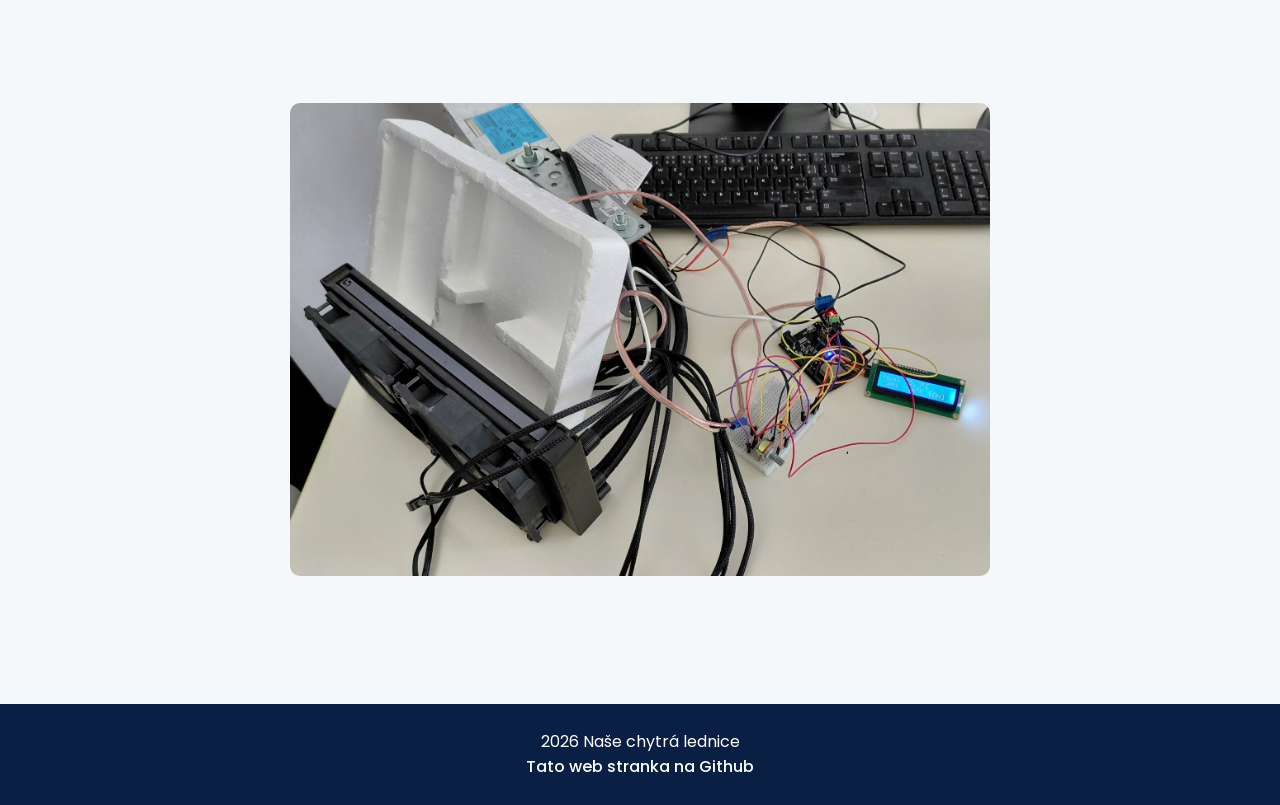
==== commit 46981bb1: "Fix HTML formatting and structure" ====
--- a/index.html
+++ b/index.html
@@ -54,7 +54,6 @@
     </div>
 
     <div class="project-grid">
-        <h2>Použitý ....</h2>
         <div class="box">
             <h3>Efektivní chlazení</h3>
             <p>Je využit Peltierův článek.</p>
